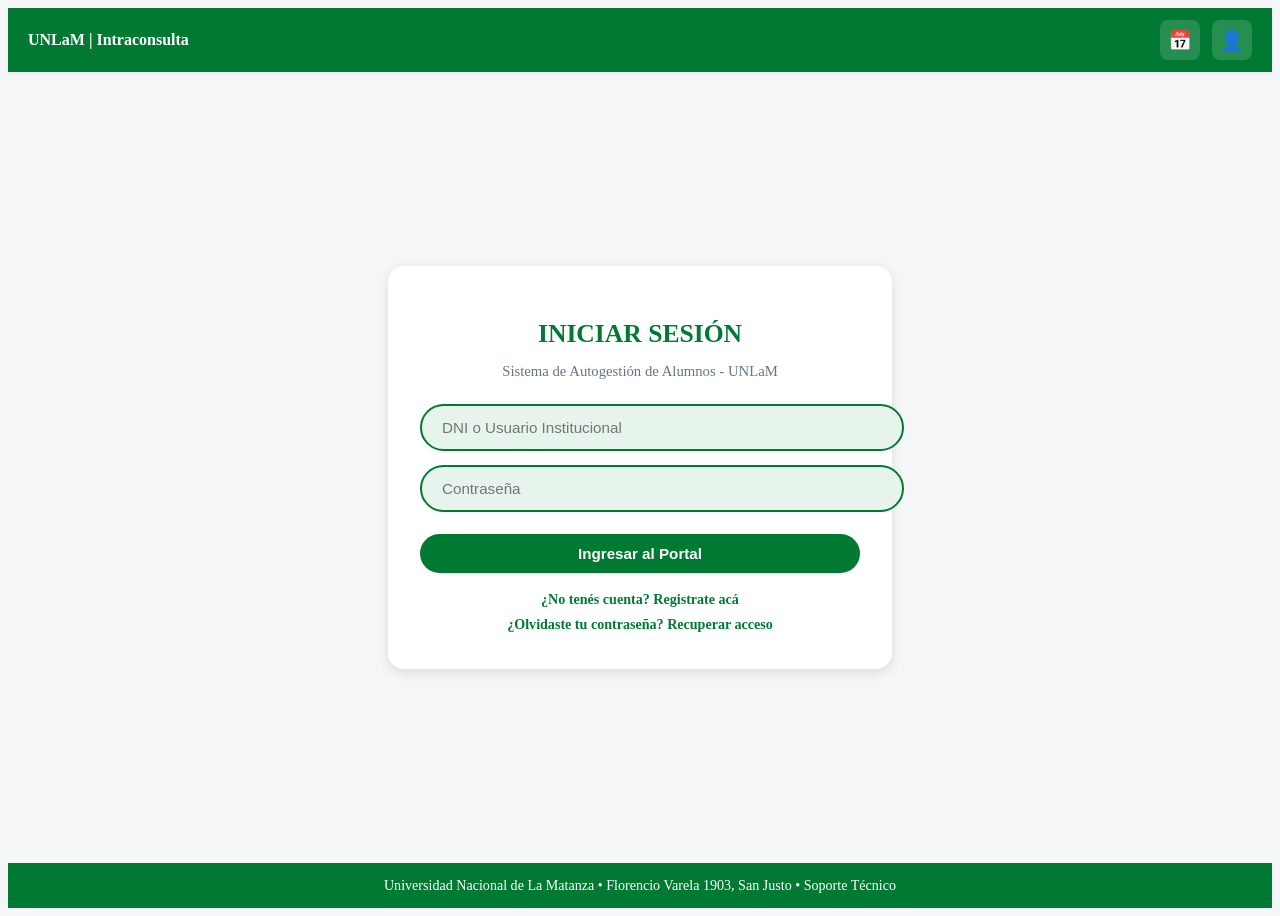
==== intraconsulta-unlam/index.html @ 3b295381 "first commit" ====
<!DOCTYPE html>
<html lang="es">
<head>
  <meta charset="UTF-8">
  <meta name="viewport" content="width=device-width, initial-scale=1.0">
  <title>Iniciar Sesión - Intraconsulta UNLaM</title>
  <link rel="stylesheet" href="css/styles.css">
</head>
<body>

  <!-- Barra superior según wireframe -->
  <header class="top-header">
    <div class="header-left">
      <strong>UNLaM | Intraconsulta</strong>
    </div>
    <div class="header-right">
      <a href="ayuda.html" class="icon-btn" title="Calendario y Ayuda">📅</a>
      <span class="icon-btn" title="Usuario">👤</span>
    </div>
  </header>

  <main class="auth-wrapper">
    <div class="auth-card">
      <h1>INICIAR SESIÓN</h1>
      <p class="subtitle">Sistema de Autogestión de Alumnos - UNLaM</p>

      <form action="home.html">
        <input type="text" class="pill-input" placeholder="DNI o Usuario Institucional" required>
        <input type="password" class="pill-input" placeholder="Contraseña" required>
        <button type="submit" class="btn-primary" style="width: 100%; margin-top: 8px;">Ingresar al Portal</button>
      </form>

      <div class="auth-links">
        <a href="registro.html">¿No tenés cuenta? Registrate acá</a>
        <a href="error.html">¿Olvidaste tu contraseña? Recuperar acceso</a>
      </div>
    </div>
  </main>

  <footer class="main-footer">
    Universidad Nacional de La Matanza • Florencio Varela 1903, San Justo • Soporte Técnico
  </footer>

</body>
</html>
---- intraconsulta-unlam/css/styles.css ----
/* =========================================

   VARIABLES Y RESET - INTRACONSULTA UNLaM

   ========================================= */

:root {

  --unlam-green: #007A33;

  --unlam-green-dark: #005A25;

  --unlam-green-light: #E6F4EC;

  --bg-gray: #F4F6F8;

  --white: #FFFFFF;

  --text-dark: #1E293B;

  --text-muted: #64748B;

  --border-color: #E2E8F0;

  --danger: #DC2626;

  --danger-bg: #FEF2F2;

  --warning: #D97706;

  --warning-bg: #FFFBEB;

  --shadow-sm: 0 1px 3px rgba(0, 0, 0, 0.08);

  --shadow-md: 0 4px 12px rgba(0, 0, 0, 0.1);

  --radius-md: 10px;

  --radius-pill: 999px;

}



\* {

  box-sizing: border-box;

  margin: 0;

  padding: 0;

  font-family: 'Segoe UI', system-ui, -apple-system, sans-serif;

}



body {

  background-color: var(--bg-gray);

  color: var(--text-dark);

  min-height: 100vh;

  display: flex;

  flex-direction: column;

}



a {

  text-decoration: none;

  color: inherit;

}



/* =========================================

   BARRA SUPERIOR (HEADER WIREFRAME)

   ========================================= */

.top-header {

  background-color: var(--unlam-green);

  color: var(--white);

  height: 64px;

  padding: 0 20px;

  display: flex;

  align-items: center;

  justify-content: space-between;

  position: sticky;

  top: 0;

  z-index: 100;

  box-shadow: var(--shadow-sm);

}



.header-left {

  display: flex;

  align-items: center;

  gap: 16px;

}



.icon-btn {

  background: rgba(255, 255, 255, 0.15);

  border: none;

  color: var(--white);

  width: 40px;

  height: 40px;

  border-radius: 8px;

  display: inline-flex;

  align-items: center;

  justify-content: center;

  cursor: pointer;

  font-size: 1.2rem;

  transition: background 0.2s;

}



.icon-btn:hover {

  background: rgba(255, 255, 255, 0.28);

}



.search-bar {

  display: flex;

  align-items: center;

  background: var(--white);

  border-radius: var(--radius-pill);

  padding: 6px 16px;

  width: 340px;

  max-width: 45vw;

}



.search-bar input {

  border: none;

  outline: none;

  width: 100%;

  font-size: 0.92rem;

  color: var(--text-dark);

}



.search-bar span {

  color: var(--unlam-green);

  font-weight: bold;

}



.header-right {

  display: flex;

  align-items: center;

  gap: 12px;

  position: relative;

}



.badge-notif {

  position: relative;

}



.badge-notif::after {

  content: "2";

  position: absolute;

  top: -4px;

  right: -4px;

  background: #EF4444;

  color: white;

  font-size: 0.7rem;

  font-weight: bold;

  width: 18px;

  height: 18px;

  border-radius: 50%;

  display: flex;

  align-items: center;

  justify-content: center;

}



/* =========================================

   CONTENEDOR PRINCIPAL Y MENÚ LATERAL VERDE

   ========================================= */

.app-layout {

  display: flex;

  flex: 1;

  position: relative;

}



/* Franja lateral izquierda vertical (Wireframe) */

.sidebar-rail {

  width: 56px;

  background-color: var(--unlam-green);

  color: var(--white);

  display: flex;

  flex-direction: column;

  align-items: center;

  padding-top: 20px;

  cursor: pointer;

  user-select: none;

  border-top: 1px solid rgba(255,255,255,0.2);

  transition: background 0.2s;

  flex-shrink: 0;

}



.sidebar-rail:hover {

  background-color: var(--unlam-green-dark);

}



.rail-hamburger {

  font-size: 1.5rem;

  margin-bottom: 24px;

}



.rail-text {

  writing-mode: vertical-rl;

  transform: rotate(180deg);

  font-weight: 700;

  letter-spacing: 3px;

  font-size: 0.9rem;

}



/* Panel desplegable con las 4 opciones (Wireframe) */

.sidebar-drawer {

  position: fixed;

  top: 64px;

  left: 56px;

  width: 280px;

  height: calc(100vh - 64px);

  background: var(--white);

  box-shadow: var(--shadow-md);

  padding: 24px 18px;

  display: none;

  flex-direction: column;

  gap: 14px;

  z-index: 95;

  border-right: 1px solid var(--border-color);

}



.sidebar-drawer.open {

  display: flex;

}



.drawer-title {

  font-size: 0.85rem;

  text-transform: uppercase;

  color: var(--text-muted);

  font-weight: 700;

  margin-bottom: 6px;

  padding-left: 8px;

}



.menu-pill-btn {

  display: flex;

  align-items: center;

  gap: 12px;

  background: var(--white);

  border: 2px solid var(--unlam-green);

  color: var(--unlam-green);

  padding: 13px 20px;

  border-radius: var(--radius-pill);

  font-weight: 600;

  font-size: 1rem;

  transition: all 0.2s;

}



.menu-pill-btn:hover,

.menu-pill-btn.active {

  background: var(--unlam-green);

  color: var(--white);

}



/* =========================================

   ÁREA DE CONTENIDO

   ========================================= */

.main-content {

  flex: 1;

  padding: 28px 32px;

  max-width: 1200px;

  margin: 0 auto;

  width: 100%;

}



.page-title {

  font-size: 1.85rem;

  font-weight: 700;

  color: var(--text-dark);

  margin-bottom: 18px;

}



/* Botones en píldora superiores de cada sección (Wireframe) */

.subnav-pills {

  display: flex;

  flex-wrap: wrap;

  gap: 12px;

  margin-bottom: 26px;

}



.pill-tab {

  background: var(--unlam-green);

  color: var(--white);

  border: 2px solid var(--unlam-green);

  padding: 10px 22px;

  border-radius: var(--radius-pill);

  font-weight: 600;

  font-size: 0.92rem;

  cursor: pointer;

  transition: all 0.2s;

}



.pill-tab:hover {

  background: var(--unlam-green-dark);

}



.pill-tab.outline {

  background: var(--white);

  color: var(--unlam-green);

}



.pill-tab.outline:hover {

  background: var(--unlam-green-light);

}



/* Tarjetas y Contenedores */

.card {

  background: var(--white);

  border-radius: var(--radius-md);

  padding: 22px;

  box-shadow: var(--shadow-sm);

  border: 1px solid var(--border-color);

  margin-bottom: 22px;

}



.card-header {

  display: flex;

  justify-content: space-between;

  align-items: center;

  margin-bottom: 16px;

  border-bottom: 1px solid var(--border-color);

  padding-bottom: 10px;

}



.grid-2 {

  display: grid;

  grid-template-columns: repeat(2, 1fr);

  gap: 20px;

}



.grid-4 {

  display: grid;

  grid-template-columns: repeat(4, 1fr);

  gap: 16px;

}



/* =========================================

   CARRUSEL HOME (Wireframe)

   ========================================= */

.carousel-box {

  background: linear-gradient(135deg, var(--unlam-green) 0%, #009B42 100%);

  color: var(--white);

  border-radius: var(--radius-md);

  padding: 32px;

  position: relative;

  margin-bottom: 24px;

  box-shadow: var(--shadow-md);

}



.carousel-tag {

  background: rgba(255,255,255,0.2);

  padding: 4px 12px;

  border-radius: var(--radius-pill);

  font-size: 0.8rem;

  font-weight: 600;

  display: inline-block;

  margin-bottom: 10px;

}



.carousel-box h2 {

  font-size: 1.6rem;

  margin-bottom: 8px;

}



.carousel-box p {

  font-size: 1rem;

  opacity: 0.95;

  margin-bottom: 18px;

  max-width: 650px;

}



.carousel-controls {

  display: flex;

  gap: 10px;

}



.btn-white {

  background: var(--white);

  color: var(--unlam-green);

  padding: 9px 18px;

  border-radius: var(--radius-pill);

  font-weight: 700;

  font-size: 0.9rem;

  border: none;

  cursor: pointer;

  display: inline-block;

}



.btn-primary {

  background: var(--unlam-green);

  color: var(--white);

  padding: 11px 24px;

  border-radius: var(--radius-pill);

  font-weight: 600;

  font-size: 0.95rem;

  border: none;

  cursor: pointer;

  display: inline-block;

  transition: background 0.2s;

}



.btn-primary:hover {

  background: var(--unlam-green-dark);

}



/* =========================================

   LOGIN Y REGISTRO (Wireframe Pantalla 1)

   ========================================= */

.auth-wrapper {

  flex: 1;

  display: flex;

  align-items: center;

  justify-content: center;

  padding: 32px 16px;

}



.auth-card {

  background: var(--white);

  width: 100%;

  max-width: 440px;

  padding: 36px 32px;

  border-radius: 16px;

  box-shadow: var(--shadow-md);

  text-align: center;

}



.auth-card h1 {

  color: var(--unlam-green);

  font-size: 1.6rem;

  margin-bottom: 6px;

}



.auth-card p.subtitle {

  color: var(--text-muted);

  font-size: 0.92rem;

  margin-bottom: 24px;

}



.pill-input {

  width: 100%;

  padding: 13px 20px;

  border-radius: var(--radius-pill);

  border: 2px solid var(--unlam-green);

  background: var(--unlam-green-light);

  font-size: 0.95rem;

  margin-bottom: 14px;

  outline: none;

  color: var(--text-dark);

}



.pill-input:focus {

  background: var(--white);

}



.auth-links {

  margin-top: 18px;

  display: flex;

  flex-direction: column;

  gap: 8px;

  font-size: 0.88rem;

  color: var(--unlam-green);

  font-weight: 600;

}



/* =========================================

   FORMULARIOS, TABLAS Y GRÁFICOS

   ========================================= */

.form-group {

  margin-bottom: 16px;

  text-align: left;

}



.form-group label {

  display: block;

  font-weight: 600;

  margin-bottom: 6px;

  font-size: 0.9rem;

}



.form-control {

  width: 100%;

  padding: 10px 14px;

  border: 1px solid #CBD5E1;

  border-radius: 8px;

  font-size: 0.95rem;

}



table {

  width: 100%;

  border-collapse: collapse;

  font-size: 0.92rem;

}



th, td {

  text-align: left;

  padding: 12px;

  border-bottom: 1px solid var(--border-color);

}



th {

  background-color: var(--unlam-green-light);

  color: var(--unlam-green-dark);

  font-weight: 700;

}



.status-badge {

  padding: 4px 10px;

  border-radius: var(--radius-pill);

  font-size: 0.8rem;

  font-weight: 600;

}



.status-ok { background: #DCFCE7; color: #166534; }

.status-wait { background: #FEF3C7; color: #92400E; }



/* Gráfico de barras CSS (Pantalla Gráfico Comparativo) */

.chart-bars {

  display: flex;

  align-items: flex-end;

  gap: 24px;

  height: 190px;

  padding: 20px 10px 0;

  border-bottom: 2px solid var(--border-color);

}



.bar-col {

  flex: 1;

  display: flex;

  flex-direction: column;

  align-items: center;

  height: 100%;

  justify-content: flex-end;

}



.bar-fill {

  width: 48px;

  background: var(--unlam-green);

  border-radius: 6px 6px 0 0;

  transition: height 0.4s;

  display: flex;

  align-items: flex-start;

  justify-content: center;

  color: white;

  font-size: 0.8rem;

  font-weight: bold;

  padding-top: 6px;

}



.bar-label {

  margin-top: 8px;

  font-size: 0.82rem;

  color: var(--text-muted);

  font-weight: 600;

}



/* =========================================

   CHATBOT FLOTANTE (Wireframe)

   ========================================= */

.chatbot-fab {

  position: fixed;

  bottom: 64px;

  right: 24px;

  width: 60px;

  height: 60px;

  border-radius: 50%;

  background: var(--white);

  border: 3px solid var(--unlam-green);

  box-shadow: var(--shadow-md);

  cursor: pointer;

  display: flex;

  align-items: center;

  justify-content: center;

  font-size: 1.8rem;

  z-index: 120;

  transition: transform 0.2s;

}



.chatbot-fab:hover {

  transform: scale(1.06);

}



.chatbot-window {

  position: fixed;

  bottom: 135px;

  right: 24px;

  width: 320px;

  background: var(--white);

  border-radius: 14px;

  box-shadow: var(--shadow-md);

  border: 1px solid var(--border-color);

  display: none;

  flex-direction: column;

  overflow: hidden;

  z-index: 120;

}



.chatbot-window.open {

  display: flex;

}



.chat-header {

  background: var(--unlam-green);

  color: var(--white);

  padding: 12px 16px;

  font-weight: 700;

  display: flex;

  justify-content: space-between;

  align-items: center;

}



.chat-body {

  padding: 14px;

  height: 220px;

  overflow-y: auto;

  display: flex;

  flex-direction: column;

  gap: 10px;

  font-size: 0.88rem;

  background: #F8FAFC;

}



.msg-bot {

  background: var(--unlam-green-light);

  color: var(--text-dark);

  padding: 9px 12px;

  border-radius: 12px 12px 12px 2px;

  align-self: flex-start;

  max-width: 85%;

}



.msg-user {

  background: var(--unlam-green);

  color: var(--white);

  padding: 9px 12px;

  border-radius: 12px 12px 2px 12px;

  align-self: flex-end;

  max-width: 85%;

}



.chat-footer {

  display: flex;

  border-top: 1px solid var(--border-color);

  padding: 8px;

  gap: 6px;

}



.chat-footer input {

  flex: 1;

  border: 1px solid var(--border-color);

  border-radius: var(--radius-pill);

  padding: 6px 12px;

  outline: none;

}



/* =========================================

   FOOTER (Wireframe)

   ========================================= */

.main-footer {

  background-color: var(--unlam-green);

  color: var(--white);

  text-align: center;

  padding: 14px 20px;

  font-size: 0.88rem;

  margin-top: auto;

}



/* =========================================

   RESPONSIVE (CELULARES / TABLETS)

   ========================================= */

@media (max-width: 768px) {

  .search-bar {

    display: none;

  }



  .grid-2, .grid-4 {

    grid-template-columns: 1fr;

  }



  .sidebar-rail {

    width: 44px;

  }



  .sidebar-drawer {

    left: 44px;

    width: calc(100vw - 44px);

  }



  .main-content {

    padding: 20px 16px;

  }



  .subnav-pills {

    flex-direction: column;

  }



  .pill-tab {

    width: 100%;

    text-align: center;

  }
}

/* =========================================
   CALENDARIO INTERACTIVO
========================================= */

.cal-layout {
    display: grid;
    grid-template-columns: 1fr;
    gap: 20px;
    align-items: start;
}

.cal-nav {
    display: flex;
    flex-direction: row;
    justify-content: space-between;
    align-items: center;
    flex-wrap: nowrap;
    gap: 10px;
    margin-bottom: 16px;
}

.cal-nav h2 {
    font-size: 1.2rem;
    text-transform: capitalize;
    white-space: nowrap;
    margin: 0;
}

.cal-nav button {
    width: auto;
    flex-shrink: 0;
    white-space: nowrap;
}

.cal-grid {
    display: grid;
    grid-template-columns: repeat(7, minmax(0, 1fr));
    width: 100%;
    gap: 4px;
}

.cal-weekday {
    display: block;
    text-align: center;
    font-weight: 700;
    font-size: 0.82rem;
    color: var(--text-muted);
    padding: 12px 4px;
    border-bottom: 1px solid var(--border-color);
}

.cal-day {
    display: flex;
    flex-direction: column;
    align-items: stretch;
    gap: 5px;
    min-width: 0;
    min-height: 110px;
    padding: 8px;
    background: var(--white);
    border: 1px solid var(--border-color);
    border-radius: 6px;
    cursor: pointer;
    transition: background 0.2s, border 0.2s;
}

.cal-day:hover {
    background: var(--unlam-green-light);
    border-color: var(--unlam-green);
}

.cal-day.empty {
    background: #F1F5F9;
    border: 1px solid var(--border-color);
    cursor: default;
}

.cal-day.empty:hover {
    background: #F1F5F9;
    border-color: var(--border-color);
}

.cal-day.selected {
    background: var(--unlam-green-light);
    border: 2px solid var(--unlam-green);
}

.cal-day.today .day-num {
    background: var(--unlam-green);
    color: white;
    border-radius: 50%;
}

.day-num {
    display: flex;
    justify-content: center;
    align-items: center;
    width: 27px;
    height: 27px;
    flex-shrink: 0;
    font-size: 0.9rem;
    font-weight: 600;
}

.day-dots {
    display: flex;
    flex-direction: column;
    gap: 4px;
    min-width: 0;
}

.event-chip {
    padding: 4px 5px;
    border-radius: 4px;
    font-size: 0.70rem;
    font-weight: 600;
    line-height: 1.25;
    white-space: normal;
    overflow: hidden;
    overflow-wrap: anywhere;
}

.chip-unlam {
    background: #DCFCE7;
    color: #166534;
}

.chip-feriado {
    background: #FEE2E2;
    color: #991B1B;
}

.chip-personal {
    background: #DBEAFE;
    color: #1E40AF;
}

.cal-legend {
    display: flex;
    flex-wrap: wrap;
    gap: 14px;
    margin-top: 16px;
    color: var(--text-muted);
    font-size: 0.82rem;
}

.legend-dot {
    display: inline-block;
    width: 10px;
    height: 10px;
    margin-right: 5px;
    border-radius: 50%;
}

@media (max-width: 900px) {
    .cal-layout {
        grid-template-columns: 1fr;
    }
}

@media (max-width: 600px) {
    .cal-day {
        min-height: 75px;
        padding: 3px;
    }

    .event-chip {
        padding: 3px;
        font-size: 0.58rem;
    }

    .day-num {
        width: 23px;
        height: 23px;
        font-size: 0.8rem;
    }

    .cal-grid {
        gap: 2px;
    }

    .cal-nav {
        gap: 5px;
    }

    .cal-nav h2 {
        font-size: 1rem;
    }
}
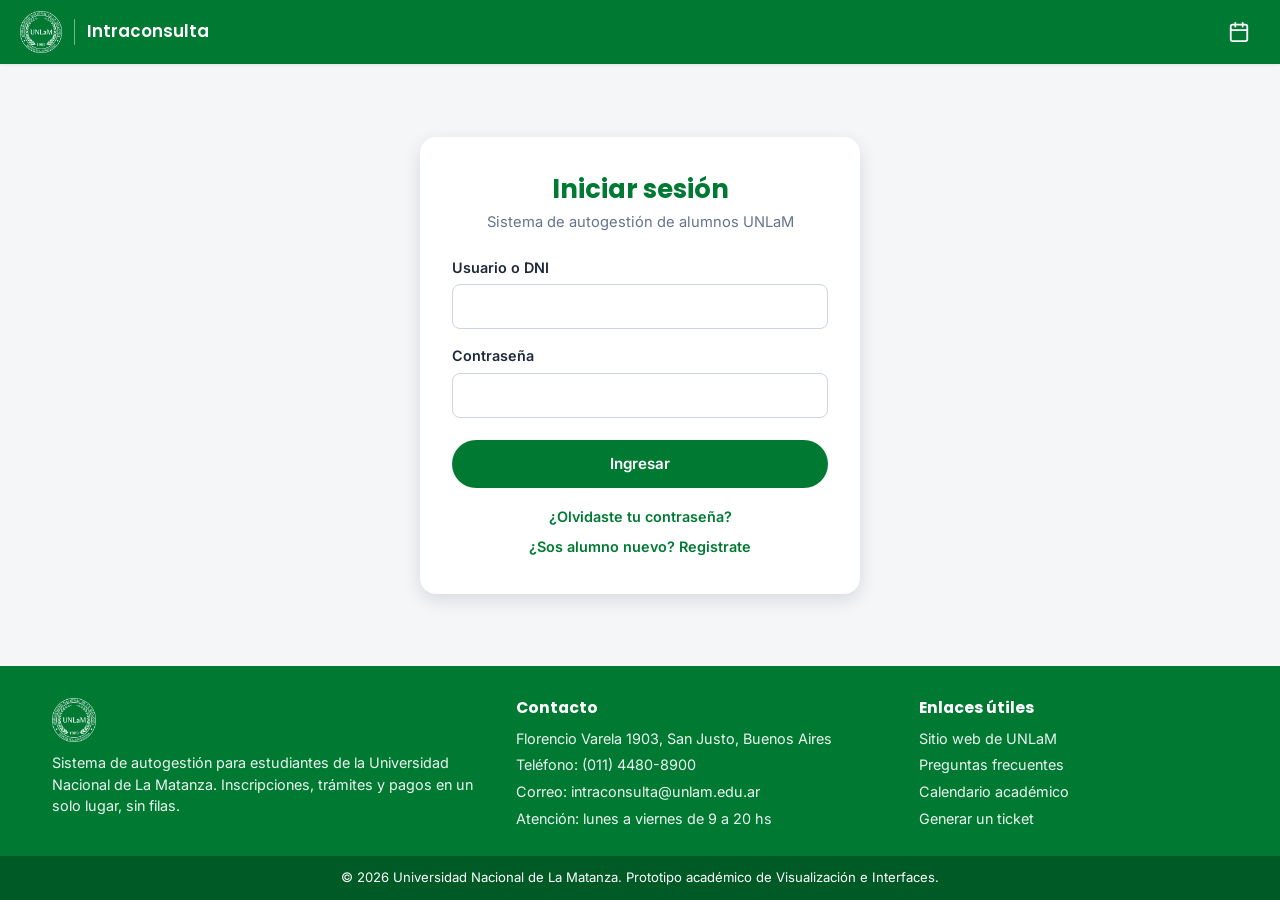
==== commit 8bc1feea: "Add files via upload" ====
--- a/intraconsulta-unlam/index.html
+++ b/intraconsulta-unlam/index.html
@@ -3,43 +3,25 @@
 <head>
   <meta charset="UTF-8">
   <meta name="viewport" content="width=device-width, initial-scale=1.0">
-  <title>Iniciar Sesión - Intraconsulta UNLaM</title>
+  <title>Iniciar sesión - Intraconsulta UNLaM</title>
+  <link rel="preconnect" href="https://fonts.googleapis.com">
+  <link rel="preconnect" href="https://fonts.gstatic.com" crossorigin>
+  <link rel="stylesheet" href="https://fonts.googleapis.com/css2?family=Inter:wght@400;500;600&family=Poppins:wght@500;600;700&display=swap">
   <link rel="stylesheet" href="css/styles.css">
 </head>
-<body>
-
-  <!-- Barra superior según wireframe -->
-  <header class="top-header">
-    <div class="header-left">
-      <strong>UNLaM | Intraconsulta</strong>
-    </div>
-    <div class="header-right">
-      <a href="ayuda.html" class="icon-btn" title="Calendario y Ayuda">📅</a>
-      <span class="icon-btn" title="Usuario">👤</span>
-    </div>
-  </header>
-
-  <main class="auth-wrapper">
-    <div class="auth-card">
-      <h1>INICIAR SESIÓN</h1>
-      <p class="subtitle">Sistema de Autogestión de Alumnos - UNLaM</p>
-
-      <form action="home.html">
-        <input type="text" class="pill-input" placeholder="DNI o Usuario Institucional" required>
-        <input type="password" class="pill-input" placeholder="Contraseña" required>
-        <button type="submit" class="btn-primary" style="width: 100%; margin-top: 8px;">Ingresar al Portal</button>
-      </form>
-
-      <div class="auth-links">
-        <a href="registro.html">¿No tenés cuenta? Registrate acá</a>
-        <a href="error.html">¿Olvidaste tu contraseña? Recuperar acceso</a>
-      </div>
-    </div>
-  </main>
-
-  <footer class="main-footer">
-    Universidad Nacional de La Matanza • Florencio Varela 1903, San Justo • Soporte Técnico
-  </footer>
-
+<body data-page="login" data-layout="auth">
+<main class="auth-wrapper">
+  <div class="auth-card">
+    <h1>Iniciar sesión</h1>
+    <p class="subtitle">Sistema de autogestión de alumnos UNLaM</p>
+    <form data-demo="Ingresando a Intraconsulta..." data-redirect="home.html">
+      <div class="form-group"><label for="u">Usuario o DNI</label><input class="form-control" id="u" required autocomplete="username" inputmode="numeric"></div>
+      <div class="form-group"><label for="p">Contraseña</label><input class="form-control" id="p" type="password" required autocomplete="current-password"></div>
+      <button class="btn-primary" type="submit">Ingresar</button>
+    </form>
+    <div class="auth-links"><a href="error.html?q=recuperar">¿Olvidaste tu contraseña?</a><a href="registro.html">¿Sos alumno nuevo? Registrate</a></div>
+  </div>
+</main>
+  <script src="js/app.js"></script>
 </body>
 </html>
--- a/intraconsulta-unlam/css/styles.css
+++ b/intraconsulta-unlam/css/styles.css
@@ -1,1534 +1,241 @@
 /* =========================================
-
-   VARIABLES Y RESET - INTRACONSULTA UNLaM
-
+   INTRACONSULTA UNLaM - ESTILOS
    ========================================= */
-
-:root {
-
-  --unlam-green: #007A33;
-
-  --unlam-green-dark: #005A25;
-
-  --unlam-green-light: #E6F4EC;
-
-  --bg-gray: #F4F6F8;
-
-  --white: #FFFFFF;
-
-  --text-dark: #1E293B;
-
-  --text-muted: #64748B;
-
-  --border-color: #E2E8F0;
-
-  --danger: #DC2626;
-
-  --danger-bg: #FEF2F2;
-
-  --warning: #D97706;
-
-  --warning-bg: #FFFBEB;
-
-  --shadow-sm: 0 1px 3px rgba(0, 0, 0, 0.08);
-
-  --shadow-md: 0 4px 12px rgba(0, 0, 0, 0.1);
-
-  --radius-md: 10px;
-
-  --radius-pill: 999px;
-
-}
-
-
-
-\* {
-
-  box-sizing: border-box;
-
-  margin: 0;
-
-  padding: 0;
-
-  font-family: 'Segoe UI', system-ui, -apple-system, sans-serif;
-
-}
-
-
-
-body {
-
-  background-color: var(--bg-gray);
-
-  color: var(--text-dark);
-
-  min-height: 100vh;
-
-  display: flex;
-
-  flex-direction: column;
-
-}
-
-
-
-a {
-
-  text-decoration: none;
-
-  color: inherit;
-
-}
-
-
-
-/* =========================================
-
-   BARRA SUPERIOR (HEADER WIREFRAME)
-
-   ========================================= */
-
-.top-header {
-
-  background-color: var(--unlam-green);
-
-  color: var(--white);
-
-  height: 64px;
-
-  padding: 0 20px;
-
-  display: flex;
-
-  align-items: center;
-
-  justify-content: space-between;
-
-  position: sticky;
-
-  top: 0;
-
-  z-index: 100;
-
-  box-shadow: var(--shadow-sm);
-
-}
-
-
-
-.header-left {
-
-  display: flex;
-
-  align-items: center;
-
-  gap: 16px;
-
-}
-
-
-
-.icon-btn {
-
-  background: rgba(255, 255, 255, 0.15);
-
-  border: none;
-
-  color: var(--white);
-
-  width: 40px;
-
-  height: 40px;
-
-  border-radius: 8px;
-
-  display: inline-flex;
-
-  align-items: center;
-
-  justify-content: center;
-
-  cursor: pointer;
-
-  font-size: 1.2rem;
-
-  transition: background 0.2s;
-
-}
-
-
-
-.icon-btn:hover {
-
-  background: rgba(255, 255, 255, 0.28);
-
-}
-
-
-
-.search-bar {
-
-  display: flex;
-
-  align-items: center;
-
-  background: var(--white);
-
-  border-radius: var(--radius-pill);
-
-  padding: 6px 16px;
-
-  width: 340px;
-
-  max-width: 45vw;
-
-}
-
-
-
-.search-bar input {
-
-  border: none;
-
-  outline: none;
-
-  width: 100%;
-
-  font-size: 0.92rem;
-
-  color: var(--text-dark);
-
-}
-
-
-
-.search-bar span {
-
-  color: var(--unlam-green);
-
-  font-weight: bold;
-
-}
-
-
-
-.header-right {
-
-  display: flex;
-
-  align-items: center;
-
-  gap: 12px;
-
-  position: relative;
-
-}
-
-
-
-.badge-notif {
-
-  position: relative;
-
-}
-
-
-
-.badge-notif::after {
-
-  content: "2";
-
-  position: absolute;
-
-  top: -4px;
-
-  right: -4px;
-
-  background: #EF4444;
-
-  color: white;
-
-  font-size: 0.7rem;
-
-  font-weight: bold;
-
-  width: 18px;
-
-  height: 18px;
-
-  border-radius: 50%;
-
-  display: flex;
-
-  align-items: center;
-
-  justify-content: center;
-
-}
-
-
-
-/* =========================================
-
-   CONTENEDOR PRINCIPAL Y MENÚ LATERAL VERDE
-
-   ========================================= */
-
-.app-layout {
-
-  display: flex;
-
-  flex: 1;
-
-  position: relative;
-
-}
-
-
-
-/* Franja lateral izquierda vertical (Wireframe) */
-
-.sidebar-rail {
-
-  width: 56px;
-
-  background-color: var(--unlam-green);
-
-  color: var(--white);
-
-  display: flex;
-
-  flex-direction: column;
-
-  align-items: center;
-
-  padding-top: 20px;
-
-  cursor: pointer;
-
-  user-select: none;
-
-  border-top: 1px solid rgba(255,255,255,0.2);
-
-  transition: background 0.2s;
-
-  flex-shrink: 0;
-
-}
-
-
-
-.sidebar-rail:hover {
-
-  background-color: var(--unlam-green-dark);
-
-}
-
-
-
-.rail-hamburger {
-
-  font-size: 1.5rem;
-
-  margin-bottom: 24px;
-
-}
-
-
-
-.rail-text {
-
-  writing-mode: vertical-rl;
-
-  transform: rotate(180deg);
-
-  font-weight: 700;
-
-  letter-spacing: 3px;
-
-  font-size: 0.9rem;
-
-}
-
-
-
-/* Panel desplegable con las 4 opciones (Wireframe) */
-
-.sidebar-drawer {
-
-  position: fixed;
-
-  top: 64px;
-
-  left: 56px;
-
-  width: 280px;
-
-  height: calc(100vh - 64px);
-
-  background: var(--white);
-
-  box-shadow: var(--shadow-md);
-
-  padding: 24px 18px;
-
-  display: none;
-
-  flex-direction: column;
-
-  gap: 14px;
-
-  z-index: 95;
-
-  border-right: 1px solid var(--border-color);
-
-}
-
-
-
-.sidebar-drawer.open {
-
-  display: flex;
-
-}
-
-
-
-.drawer-title {
-
-  font-size: 0.85rem;
-
-  text-transform: uppercase;
-
-  color: var(--text-muted);
-
-  font-weight: 700;
-
-  margin-bottom: 6px;
-
-  padding-left: 8px;
-
-}
-
-
-
-.menu-pill-btn {
-
-  display: flex;
-
-  align-items: center;
-
-  gap: 12px;
-
-  background: var(--white);
-
-  border: 2px solid var(--unlam-green);
-
-  color: var(--unlam-green);
-
-  padding: 13px 20px;
-
-  border-radius: var(--radius-pill);
-
-  font-weight: 600;
-
-  font-size: 1rem;
-
-  transition: all 0.2s;
-
-}
-
-
-
-.menu-pill-btn:hover,
-
-.menu-pill-btn.active {
-
-  background: var(--unlam-green);
-
-  color: var(--white);
-
-}
-
-
-
-/* =========================================
-
-   ÁREA DE CONTENIDO
-
-   ========================================= */
-
-.main-content {
-
-  flex: 1;
-
-  padding: 28px 32px;
-
-  max-width: 1200px;
-
-  margin: 0 auto;
-
-  width: 100%;
-
-}
-
-
-
-.page-title {
-
-  font-size: 1.85rem;
-
-  font-weight: 700;
-
-  color: var(--text-dark);
-
-  margin-bottom: 18px;
-
-}
-
-
-
-/* Botones en píldora superiores de cada sección (Wireframe) */
-
-.subnav-pills {
-
-  display: flex;
-
-  flex-wrap: wrap;
-
-  gap: 12px;
-
-  margin-bottom: 26px;
-
-}
-
-
-
-.pill-tab {
-
-  background: var(--unlam-green);
-
-  color: var(--white);
-
-  border: 2px solid var(--unlam-green);
-
-  padding: 10px 22px;
-
-  border-radius: var(--radius-pill);
-
-  font-weight: 600;
-
-  font-size: 0.92rem;
-
-  cursor: pointer;
-
-  transition: all 0.2s;
-
-}
-
-
-
-.pill-tab:hover {
-
-  background: var(--unlam-green-dark);
-
-}
-
-
-
-.pill-tab.outline {
-
-  background: var(--white);
-
-  color: var(--unlam-green);
-
-}
-
-
-
-.pill-tab.outline:hover {
-
-  background: var(--unlam-green-light);
-
-}
-
-
-
-/* Tarjetas y Contenedores */
-
-.card {
-
-  background: var(--white);
-
-  border-radius: var(--radius-md);
-
-  padding: 22px;
-
-  box-shadow: var(--shadow-sm);
-
-  border: 1px solid var(--border-color);
-
-  margin-bottom: 22px;
-
-}
-
-
-
-.card-header {
-
-  display: flex;
-
-  justify-content: space-between;
-
-  align-items: center;
-
-  margin-bottom: 16px;
-
-  border-bottom: 1px solid var(--border-color);
-
-  padding-bottom: 10px;
-
-}
-
-
-
-.grid-2 {
-
-  display: grid;
-
-  grid-template-columns: repeat(2, 1fr);
-
-  gap: 20px;
-
-}
-
-
-
-.grid-4 {
-
-  display: grid;
-
-  grid-template-columns: repeat(4, 1fr);
-
-  gap: 16px;
-
-}
-
-
-
-/* =========================================
-
-   CARRUSEL HOME (Wireframe)
-
-   ========================================= */
-
-.carousel-box {
-
-  background: linear-gradient(135deg, var(--unlam-green) 0%, #009B42 100%);
-
-  color: var(--white);
-
-  border-radius: var(--radius-md);
-
-  padding: 32px;
-
-  position: relative;
-
-  margin-bottom: 24px;
-
-  box-shadow: var(--shadow-md);
-
-}
-
-
-
-.carousel-tag {
-
-  background: rgba(255,255,255,0.2);
-
-  padding: 4px 12px;
-
-  border-radius: var(--radius-pill);
-
-  font-size: 0.8rem;
-
-  font-weight: 600;
-
-  display: inline-block;
-
-  margin-bottom: 10px;
-
-}
-
-
-
-.carousel-box h2 {
-
-  font-size: 1.6rem;
-
-  margin-bottom: 8px;
-
-}
-
-
-
-.carousel-box p {
-
-  font-size: 1rem;
-
-  opacity: 0.95;
-
-  margin-bottom: 18px;
-
-  max-width: 650px;
-
-}
-
-
-
-.carousel-controls {
-
-  display: flex;
-
-  gap: 10px;
-
-}
-
-
-
-.btn-white {
-
-  background: var(--white);
-
-  color: var(--unlam-green);
-
-  padding: 9px 18px;
-
-  border-radius: var(--radius-pill);
-
-  font-weight: 700;
-
-  font-size: 0.9rem;
-
-  border: none;
-
-  cursor: pointer;
-
-  display: inline-block;
-
-}
-
-
-
-.btn-primary {
-
-  background: var(--unlam-green);
-
-  color: var(--white);
-
-  padding: 11px 24px;
-
-  border-radius: var(--radius-pill);
-
-  font-weight: 600;
-
-  font-size: 0.95rem;
-
-  border: none;
-
-  cursor: pointer;
-
-  display: inline-block;
-
-  transition: background 0.2s;
-
-}
-
-
-
-.btn-primary:hover {
-
-  background: var(--unlam-green-dark);
-
-}
-
-
-
-/* =========================================
-
-   LOGIN Y REGISTRO (Wireframe Pantalla 1)
-
-   ========================================= */
-
-.auth-wrapper {
-
-  flex: 1;
-
-  display: flex;
-
-  align-items: center;
-
-  justify-content: center;
-
-  padding: 32px 16px;
-
-}
-
-
-
-.auth-card {
-
-  background: var(--white);
-
-  width: 100%;
-
-  max-width: 440px;
-
-  padding: 36px 32px;
-
-  border-radius: 16px;
-
-  box-shadow: var(--shadow-md);
-
-  text-align: center;
-
-}
-
-
-
-.auth-card h1 {
-
-  color: var(--unlam-green);
-
-  font-size: 1.6rem;
-
-  margin-bottom: 6px;
-
-}
-
-
-
-.auth-card p.subtitle {
-
-  color: var(--text-muted);
-
-  font-size: 0.92rem;
-
-  margin-bottom: 24px;
-
-}
-
-
-
-.pill-input {
-
-  width: 100%;
-
-  padding: 13px 20px;
-
-  border-radius: var(--radius-pill);
-
-  border: 2px solid var(--unlam-green);
-
-  background: var(--unlam-green-light);
-
-  font-size: 0.95rem;
-
-  margin-bottom: 14px;
-
-  outline: none;
-
-  color: var(--text-dark);
-
-}
-
-
-
-.pill-input:focus {
-
-  background: var(--white);
-
-}
-
-
-
-.auth-links {
-
-  margin-top: 18px;
-
-  display: flex;
-
-  flex-direction: column;
-
-  gap: 8px;
-
-  font-size: 0.88rem;
-
-  color: var(--unlam-green);
-
-  font-weight: 600;
-
-}
-
-
-
-/* =========================================
-
-   FORMULARIOS, TABLAS Y GRÁFICOS
-
-   ========================================= */
-
-.form-group {
-
-  margin-bottom: 16px;
-
-  text-align: left;
-
-}
-
-
-
-.form-group label {
-
-  display: block;
-
-  font-weight: 600;
-
-  margin-bottom: 6px;
-
-  font-size: 0.9rem;
-
-}
-
-
-
-.form-control {
-
-  width: 100%;
-
-  padding: 10px 14px;
-
-  border: 1px solid #CBD5E1;
-
-  border-radius: 8px;
-
-  font-size: 0.95rem;
-
-}
-
-
-
-table {
-
-  width: 100%;
-
-  border-collapse: collapse;
-
-  font-size: 0.92rem;
-
-}
-
-
-
-th, td {
-
-  text-align: left;
-
-  padding: 12px;
-
-  border-bottom: 1px solid var(--border-color);
-
-}
-
-
-
-th {
-
-  background-color: var(--unlam-green-light);
-
-  color: var(--unlam-green-dark);
-
-  font-weight: 700;
-
-}
-
-
-
-.status-badge {
-
-  padding: 4px 10px;
-
-  border-radius: var(--radius-pill);
-
-  font-size: 0.8rem;
-
-  font-weight: 600;
-
-}
-
-
-
-.status-ok { background: #DCFCE7; color: #166534; }
-
-.status-wait { background: #FEF3C7; color: #92400E; }
-
-
-
-/* Gráfico de barras CSS (Pantalla Gráfico Comparativo) */
-
-.chart-bars {
-
-  display: flex;
-
-  align-items: flex-end;
-
-  gap: 24px;
-
-  height: 190px;
-
-  padding: 20px 10px 0;
-
-  border-bottom: 2px solid var(--border-color);
-
-}
-
-
-
-.bar-col {
-
-  flex: 1;
-
-  display: flex;
-
-  flex-direction: column;
-
-  align-items: center;
-
-  height: 100%;
-
-  justify-content: flex-end;
-
-}
-
-
-
-.bar-fill {
-
-  width: 48px;
-
-  background: var(--unlam-green);
-
-  border-radius: 6px 6px 0 0;
-
-  transition: height 0.4s;
-
-  display: flex;
-
-  align-items: flex-start;
-
-  justify-content: center;
-
-  color: white;
-
-  font-size: 0.8rem;
-
-  font-weight: bold;
-
-  padding-top: 6px;
-
-}
-
-
-
-.bar-label {
-
-  margin-top: 8px;
-
-  font-size: 0.82rem;
-
-  color: var(--text-muted);
-
-  font-weight: 600;
-
-}
-
-
-
-/* =========================================
-
-   CHATBOT FLOTANTE (Wireframe)
-
-   ========================================= */
-
-.chatbot-fab {
-
-  position: fixed;
-
-  bottom: 64px;
-
-  right: 24px;
-
-  width: 60px;
-
-  height: 60px;
-
-  border-radius: 50%;
-
-  background: var(--white);
-
-  border: 3px solid var(--unlam-green);
-
-  box-shadow: var(--shadow-md);
-
-  cursor: pointer;
-
-  display: flex;
-
-  align-items: center;
-
-  justify-content: center;
-
-  font-size: 1.8rem;
-
-  z-index: 120;
-
-  transition: transform 0.2s;
-
-}
-
-
-
-.chatbot-fab:hover {
-
-  transform: scale(1.06);
-
-}
-
-
-
-.chatbot-window {
-
-  position: fixed;
-
-  bottom: 135px;
-
-  right: 24px;
-
-  width: 320px;
-
-  background: var(--white);
-
-  border-radius: 14px;
-
-  box-shadow: var(--shadow-md);
-
-  border: 1px solid var(--border-color);
-
-  display: none;
-
-  flex-direction: column;
-
-  overflow: hidden;
-
-  z-index: 120;
-
-}
-
-
-
-.chatbot-window.open {
-
-  display: flex;
-
-}
-
-
-
-.chat-header {
-
-  background: var(--unlam-green);
-
-  color: var(--white);
-
-  padding: 12px 16px;
-
-  font-weight: 700;
-
-  display: flex;
-
-  justify-content: space-between;
-
-  align-items: center;
-
-}
-
-
-
-.chat-body {
-
-  padding: 14px;
-
-  height: 220px;
-
-  overflow-y: auto;
-
-  display: flex;
-
-  flex-direction: column;
-
-  gap: 10px;
-
-  font-size: 0.88rem;
-
-  background: #F8FAFC;
-
-}
-
-
-
-.msg-bot {
-
-  background: var(--unlam-green-light);
-
-  color: var(--text-dark);
-
-  padding: 9px 12px;
-
-  border-radius: 12px 12px 12px 2px;
-
-  align-self: flex-start;
-
-  max-width: 85%;
-
-}
-
-
-
-.msg-user {
-
-  background: var(--unlam-green);
-
-  color: var(--white);
-
-  padding: 9px 12px;
-
-  border-radius: 12px 12px 2px 12px;
-
-  align-self: flex-end;
-
-  max-width: 85%;
-
-}
-
-
-
-.chat-footer {
-
-  display: flex;
-
-  border-top: 1px solid var(--border-color);
-
-  padding: 8px;
-
-  gap: 6px;
-
-}
-
-
-
-.chat-footer input {
-
-  flex: 1;
-
-  border: 1px solid var(--border-color);
-
-  border-radius: var(--radius-pill);
-
-  padding: 6px 12px;
-
-  outline: none;
-
-}
-
-
-
-/* =========================================
-
-   FOOTER (Wireframe)
-
-   ========================================= */
-
-.main-footer {
-
-  background-color: var(--unlam-green);
-
-  color: var(--white);
-
-  text-align: center;
-
-  padding: 14px 20px;
-
-  font-size: 0.88rem;
-
-  margin-top: auto;
-
-}
-
-
-
-/* =========================================
-
-   RESPONSIVE (CELULARES / TABLETS)
-
-   ========================================= */
-
-@media (max-width: 768px) {
-
-  .search-bar {
-
-    display: none;
-
-  }
-
-
-
-  .grid-2, .grid-4 {
-
-    grid-template-columns: 1fr;
-
-  }
-
-
-
-  .sidebar-rail {
-
-    width: 44px;
-
-  }
-
-
-
-  .sidebar-drawer {
-
-    left: 44px;
-
-    width: calc(100vw - 44px);
-
-  }
-
-
-
-  .main-content {
-
-    padding: 20px 16px;
-
-  }
-
-
-
-  .subnav-pills {
-
-    flex-direction: column;
-
-  }
-
-
-
-  .pill-tab {
-
-    width: 100%;
-
-    text-align: center;
-
-  }
-}
-
-/* =========================================
-   CALENDARIO INTERACTIVO
-========================================= */
-
-.cal-layout {
-    display: grid;
-    grid-template-columns: 1fr;
-    gap: 20px;
-    align-items: start;
-}
-
-.cal-nav {
-    display: flex;
-    flex-direction: row;
-    justify-content: space-between;
-    align-items: center;
-    flex-wrap: nowrap;
-    gap: 10px;
-    margin-bottom: 16px;
-}
-
-.cal-nav h2 {
-    font-size: 1.2rem;
-    text-transform: capitalize;
-    white-space: nowrap;
-    margin: 0;
-}
-
-.cal-nav button {
-    width: auto;
-    flex-shrink: 0;
-    white-space: nowrap;
-}
-
-.cal-grid {
-    display: grid;
-    grid-template-columns: repeat(7, minmax(0, 1fr));
-    width: 100%;
-    gap: 4px;
-}
-
-.cal-weekday {
-    display: block;
-    text-align: center;
-    font-weight: 700;
-    font-size: 0.82rem;
-    color: var(--text-muted);
-    padding: 12px 4px;
-    border-bottom: 1px solid var(--border-color);
-}
-
-.cal-day {
-    display: flex;
-    flex-direction: column;
-    align-items: stretch;
-    gap: 5px;
-    min-width: 0;
-    min-height: 110px;
-    padding: 8px;
-    background: var(--white);
-    border: 1px solid var(--border-color);
-    border-radius: 6px;
-    cursor: pointer;
-    transition: background 0.2s, border 0.2s;
-}
-
-.cal-day:hover {
-    background: var(--unlam-green-light);
-    border-color: var(--unlam-green);
-}
-
-.cal-day.empty {
-    background: #F1F5F9;
-    border: 1px solid var(--border-color);
-    cursor: default;
-}
-
-.cal-day.empty:hover {
-    background: #F1F5F9;
-    border-color: var(--border-color);
-}
-
-.cal-day.selected {
-    background: var(--unlam-green-light);
-    border: 2px solid var(--unlam-green);
-}
-
-.cal-day.today .day-num {
-    background: var(--unlam-green);
-    color: white;
-    border-radius: 50%;
-}
-
-.day-num {
-    display: flex;
-    justify-content: center;
-    align-items: center;
-    width: 27px;
-    height: 27px;
-    flex-shrink: 0;
-    font-size: 0.9rem;
-    font-weight: 600;
-}
-
-.day-dots {
-    display: flex;
-    flex-direction: column;
-    gap: 4px;
-    min-width: 0;
-}
-
-.event-chip {
-    padding: 4px 5px;
-    border-radius: 4px;
-    font-size: 0.70rem;
-    font-weight: 600;
-    line-height: 1.25;
-    white-space: normal;
-    overflow: hidden;
-    overflow-wrap: anywhere;
-}
-
-.chip-unlam {
-    background: #DCFCE7;
-    color: #166534;
-}
-
-.chip-feriado {
-    background: #FEE2E2;
-    color: #991B1B;
-}
-
-.chip-personal {
-    background: #DBEAFE;
-    color: #1E40AF;
-}
-
-.cal-legend {
-    display: flex;
-    flex-wrap: wrap;
-    gap: 14px;
-    margin-top: 16px;
-    color: var(--text-muted);
-    font-size: 0.82rem;
-}
-
-.legend-dot {
-    display: inline-block;
-    width: 10px;
-    height: 10px;
-    margin-right: 5px;
-    border-radius: 50%;
-}
-
-@media (max-width: 900px) {
-    .cal-layout {
-        grid-template-columns: 1fr;
-    }
-}
-
-@media (max-width: 600px) {
-    .cal-day {
-        min-height: 75px;
-        padding: 3px;
-    }
-
-    .event-chip {
-        padding: 3px;
-        font-size: 0.58rem;
-    }
-
-    .day-num {
-        width: 23px;
-        height: 23px;
-        font-size: 0.8rem;
-    }
-
-    .cal-grid {
-        gap: 2px;
-    }
-
-    .cal-nav {
-        gap: 5px;
-    }
-
-    .cal-nav h2 {
-        font-size: 1rem;
-    }
-}
+:root{
+  --unlam-green:#007A33; --unlam-green-dark:#005A25; --unlam-green-light:#E6F4EC;
+  --bg-gray:#F4F6F8; --white:#fff; --text-dark:#1E293B; --text-muted:#64748B; --border-color:#E2E8F0;
+  --danger:#B91C1C; --danger-bg:#FEF2F2; --warning:#B45309; --warning-bg:#FFFBEB;
+  --info:#1D4ED8; --info-bg:#EFF6FF; --mp:#009EE3;
+  --shadow-sm:0 1px 3px rgba(0,0,0,.08); --shadow-md:0 6px 18px rgba(15,23,42,.12);
+  --radius-md:12px; --radius-pill:999px; --header-h:64px;
+}
+*{box-sizing:border-box;margin:0;padding:0}
+html{scroll-behavior:smooth}
+body{font-family:'Inter',system-ui,-apple-system,'Segoe UI',sans-serif;background:var(--bg-gray);color:var(--text-dark);min-height:100vh;display:flex;flex-direction:column;line-height:1.5}
+h1,h2,h3,h4{font-family:'Poppins','Inter',sans-serif;line-height:1.25}
+a{color:inherit;text-decoration:none}
+button,input,select,textarea{font:inherit;color:inherit}
+button{cursor:pointer}
+:focus-visible{outline:3px solid #F59E0B;outline-offset:2px}
+.ico{flex-shrink:0;vertical-align:middle}
+.sr-only{position:absolute;width:1px;height:1px;overflow:hidden;clip:rect(0 0 0 0)}
+
+/* ---------- HEADER ---------- */
+.top-header{background:var(--unlam-green);color:var(--white);height:var(--header-h);padding:0 20px;display:flex;align-items:center;justify-content:space-between;position:sticky;top:0;z-index:100;box-shadow:var(--shadow-sm)}
+.header-left{display:flex;align-items:center;gap:24px;min-width:0}
+.brand{display:flex;align-items:center;gap:12px}
+.header-logo{height:42px;width:auto;display:block;object-fit:contain}
+.brand-text{font-family:'Poppins',sans-serif;font-weight:600;font-size:1.05rem;padding-left:12px;border-left:1px solid rgba(255,255,255,.45)}
+.search-bar{display:flex;align-items:center;background:var(--white);border-radius:var(--radius-pill);padding:4px 6px 4px 18px;width:360px;max-width:40vw}
+.search-bar input{border:none;outline:none;width:100%;font-size:.92rem;background:transparent;color:var(--text-dark)}
+.search-bar button{background:none;border:none;color:var(--unlam-green);display:flex;padding:6px}
+.header-right{display:flex;align-items:center;gap:6px}
+.icon-btn{position:relative;width:42px;height:42px;display:inline-flex;align-items:center;justify-content:center;background:none;border:none;color:var(--white);border-radius:50%;transition:background .2s}
+.icon-btn:hover{background:rgba(255,255,255,.16)}
+.badge-count{position:absolute;top:3px;right:3px;background:#EF4444;color:#fff;font-size:.68rem;font-weight:700;min-width:18px;height:18px;border-radius:9px;display:flex;align-items:center;justify-content:center;padding:0 4px}
+.dropdown{position:relative}
+.dropdown-menu{display:none;position:absolute;right:0;top:calc(100% + 10px);width:310px;background:var(--white);color:var(--text-dark);border-radius:var(--radius-md);box-shadow:var(--shadow-md);border:1px solid var(--border-color);overflow:hidden}
+.dropdown.open .dropdown-menu{display:block}
+.dd-title{padding:12px 16px;font-weight:600;border-bottom:1px solid var(--border-color);font-family:'Poppins',sans-serif;font-size:.95rem}
+.dd-item{display:block;padding:12px 16px;font-size:.88rem;border-bottom:1px solid var(--border-color)}
+.dd-item:last-child{border-bottom:none}
+.dd-item:hover{background:var(--unlam-green-light)}
+.dd-item small{display:block;color:var(--text-muted);margin-top:2px}
+
+/* ---------- LAYOUT / MENU LATERAL ---------- */
+.app-layout{display:flex;flex:1;min-width:0}
+.sidebar-rail{width:56px;background:var(--unlam-green);color:var(--white);display:flex;flex-direction:column;align-items:center;padding-top:18px;border:none;border-top:1px solid rgba(255,255,255,.2);transition:background .2s;flex-shrink:0;position:sticky;top:var(--header-h);height:calc(100vh - var(--header-h));align-self:flex-start}
+.sidebar-rail:hover{background:var(--unlam-green-dark)}
+.rail-text{writing-mode:vertical-rl;transform:rotate(180deg);font-weight:600;letter-spacing:3px;font-size:.88rem;margin-top:22px;font-family:'Poppins',sans-serif}
+.drawer-overlay{display:none;position:fixed;inset:var(--header-h) 0 0 0;background:rgba(15,23,42,.35);z-index:90}
+.drawer-overlay.open{display:block}
+.sidebar-drawer{position:fixed;top:var(--header-h);left:56px;width:290px;height:calc(100vh - var(--header-h));background:var(--white);box-shadow:var(--shadow-md);padding:24px 18px;display:none;flex-direction:column;gap:12px;z-index:95;border-right:1px solid var(--border-color)}
+.sidebar-drawer.open{display:flex}
+.drawer-title{font-size:.95rem;color:var(--text-muted);font-weight:600;padding-left:8px;margin-bottom:4px}
+.menu-pill-btn{display:flex;align-items:center;gap:12px;background:var(--white);border:2px solid var(--unlam-green);color:var(--unlam-green);padding:12px 20px;border-radius:var(--radius-pill);font-weight:600;transition:all .2s}
+.menu-pill-btn:hover,.menu-pill-btn.active{background:var(--unlam-green);color:var(--white)}
+
+/* ---------- CONTENIDO ---------- */
+.main-content{flex:1;min-width:0;padding:28px 32px 48px;max-width:1240px;margin:0 auto;width:100%}
+.page-title{font-size:1.85rem;font-weight:700;margin-bottom:6px}
+.page-sub{color:var(--text-muted);margin-bottom:22px;max-width:70ch}
+.subnav-pills{display:flex;flex-wrap:wrap;gap:10px;margin-bottom:24px}
+.pill-tab{background:var(--white);color:var(--unlam-green);border:2px solid var(--unlam-green);padding:9px 20px;border-radius:var(--radius-pill);font-weight:600;font-size:.92rem;transition:all .2s}
+.pill-tab:hover{background:var(--unlam-green-light)}
+.pill-tab.active{background:var(--unlam-green);color:var(--white)}
+.tab-panel{display:none}.tab-panel.active{display:block}
+.card{background:var(--white);border-radius:var(--radius-md);padding:22px;box-shadow:var(--shadow-sm);border:1px solid var(--border-color);margin-bottom:22px}
+.card h2{font-size:1.15rem}
+.card-header{display:flex;justify-content:space-between;align-items:center;gap:12px;flex-wrap:wrap;margin-bottom:16px;border-bottom:1px solid var(--border-color);padding-bottom:10px}
+.grid-2{display:grid;grid-template-columns:repeat(2,1fr);gap:20px}
+.grid-3{display:grid;grid-template-columns:repeat(3,1fr);gap:18px}
+.grid-4{display:grid;grid-template-columns:repeat(4,1fr);gap:18px}
+.section-title{font-size:1.2rem;margin:26px 0 14px}
+
+/* Botones */
+.btn-primary,.btn-white,.btn-outline,.btn-mp{display:inline-flex;align-items:center;justify-content:center;gap:8px;padding:11px 24px;border-radius:var(--radius-pill);font-weight:600;font-size:.95rem;border:2px solid transparent;transition:background .2s}
+.btn-primary{background:var(--unlam-green);color:var(--white)}
+.btn-primary:hover{background:var(--unlam-green-dark)}
+.btn-white{background:var(--white);color:var(--unlam-green);padding:9px 20px}
+.btn-outline{background:var(--white);color:var(--unlam-green);border-color:var(--unlam-green)}
+.btn-outline:hover{background:var(--unlam-green-light)}
+.btn-mp{background:var(--mp);color:#fff;width:100%}
+.btn-mp:hover{background:#0084C0}
+.btn-sm{padding:6px 14px;font-size:.85rem}
+.btn-primary:disabled{background:#94A3B8;cursor:not-allowed}
+
+/* Carrusel */
+.carousel-box{background:linear-gradient(135deg,var(--unlam-green) 0%,#00954A 100%);color:var(--white);border-radius:var(--radius-md);padding:32px;margin-bottom:8px;box-shadow:var(--shadow-md);min-height:230px;display:flex;flex-direction:column}
+.carousel-tag{background:rgba(255,255,255,.2);padding:4px 12px;border-radius:var(--radius-pill);font-size:.82rem;font-weight:600;align-self:flex-start;margin-bottom:12px}
+.carousel-box h2{font-size:1.65rem;margin-bottom:8px}
+.carousel-box p{max-width:62ch;opacity:.95;margin-bottom:20px}
+.carousel-footer{display:flex;justify-content:space-between;align-items:center;gap:12px;margin-top:auto;flex-wrap:wrap}
+.carousel-controls{display:flex;align-items:center;gap:10px}
+.car-btn{width:38px;height:38px;border-radius:50%;border:2px solid rgba(255,255,255,.7);background:transparent;color:#fff;font-size:1.3rem;line-height:1}
+.car-btn:hover{background:rgba(255,255,255,.2)}
+.dots{display:flex;gap:6px}.dot{width:9px;height:9px;border-radius:50%;background:rgba(255,255,255,.4)}.dot.on{background:#fff}
+
+/* Tarjetas de servicio */
+.service-card{background:var(--white);border:1px solid var(--border-color);border-top:5px solid var(--unlam-green);border-radius:var(--radius-md);padding:24px 18px;text-align:center;box-shadow:var(--shadow-sm);transition:box-shadow .2s,transform .2s;display:block}
+.service-card:hover{box-shadow:var(--shadow-md);transform:translateY(-2px)}
+.service-card .ico{color:var(--unlam-green);margin-bottom:10px}
+.service-card h3{font-size:1.05rem;margin-bottom:6px}
+.service-card p{font-size:.88rem;color:var(--text-muted)}
+
+/* Alertas */
+.alert{display:flex;gap:12px;align-items:flex-start;padding:14px 16px;border-radius:10px;border:1px solid;margin-bottom:16px;font-size:.92rem}
+.alert strong{display:block}
+.alert-warning{background:var(--warning-bg);color:#78350F;border-color:#FCD34D}
+.alert-danger{background:var(--danger-bg);color:#7F1D1D;border-color:#FCA5A5}
+.alert-info{background:var(--info-bg);color:#1E3A8A;border-color:#BFDBFE}
+.alert-ok{background:#ECFDF5;color:#065F46;border-color:#A7F3D0}
+
+/* Formularios */
+.form-group{margin-bottom:16px;text-align:left}
+.form-group label{display:block;font-weight:600;margin-bottom:6px;font-size:.9rem}
+.form-control{width:100%;padding:10px 14px;border:1px solid #CBD5E1;border-radius:8px;background:#fff;font-size:.95rem}
+.form-control:focus{outline:none;border-color:var(--unlam-green);box-shadow:0 0 0 3px var(--unlam-green-light)}
+textarea.form-control{min-height:110px;resize:vertical}
+.form-row{display:grid;grid-template-columns:1fr 1fr;gap:16px}
+.hint{font-size:.82rem;color:var(--text-muted);margin-top:4px}
+.radio-row{display:flex;gap:18px;flex-wrap:wrap}
+.radio-row label{font-weight:500;display:flex;align-items:center;gap:6px}
+
+/* Tablas y estados */
+.table-wrap{overflow-x:auto}
+table{width:100%;border-collapse:collapse;font-size:.92rem}
+th,td{text-align:left;padding:12px;border-bottom:1px solid var(--border-color);white-space:nowrap}
+th{background:var(--unlam-green-light);color:var(--unlam-green-dark);font-weight:600}
+.status-badge{padding:4px 10px;border-radius:var(--radius-pill);font-size:.8rem;font-weight:600;display:inline-block}
+.status-ok{background:#DCFCE7;color:#166534}.status-wait{background:#FEF3C7;color:#92400E}.status-err{background:#FEE2E2;color:#991B1B}
+
+/* Gráfico */
+.chart{display:flex;align-items:flex-end;gap:28px;height:220px;padding:20px 10px 0;border-bottom:2px solid var(--border-color)}
+.chart-group{flex:1;display:flex;flex-direction:column;align-items:center;justify-content:flex-end;height:100%}
+.bars{display:flex;align-items:flex-end;gap:6px;width:100%;justify-content:center;height:calc(100% - 4px)}
+.bar{width:36px;max-width:40%;background:var(--unlam-green);border-radius:6px 6px 0 0;color:#fff;font-size:.78rem;font-weight:700;text-align:center;padding-top:4px}
+.bar.alt{background:#94A3B8}
+.chart-labels{display:flex;gap:28px;padding:8px 10px 0}.chart-labels span{flex:1;text-align:center;font-size:.85rem;color:var(--text-muted);font-weight:600}
+.legend{display:flex;gap:18px;margin-top:14px;font-size:.85rem;color:var(--text-muted);flex-wrap:wrap}
+.legend i{display:inline-block;width:11px;height:11px;border-radius:3px;margin-right:6px;vertical-align:-1px}
+
+/* Preguntas frecuentes */
+details{border:1px solid var(--border-color);border-radius:10px;margin-bottom:10px;background:#fff}
+summary{padding:14px 16px;font-weight:600;cursor:pointer}
+details p{padding:0 16px 14px;color:var(--text-muted)}
+details[open] summary{color:var(--unlam-green)}
+
+/* Login / registro / error */
+.auth-wrapper{flex:1;display:flex;align-items:center;justify-content:center;padding:32px 16px}
+.auth-card{background:#fff;width:100%;max-width:440px;padding:36px 32px;border-radius:16px;box-shadow:var(--shadow-md);text-align:center}
+.auth-card h1{color:var(--unlam-green);font-size:1.6rem;margin-bottom:6px}
+.auth-card .subtitle{color:var(--text-muted);font-size:.92rem;margin-bottom:24px}
+.auth-card .btn-primary{width:100%;margin-top:6px}
+.auth-links{margin-top:18px;display:flex;flex-direction:column;gap:8px;font-size:.9rem;color:var(--unlam-green);font-weight:600}
+.auth-links a:hover{text-decoration:underline}
+.error-code{font-family:'Poppins',sans-serif;font-size:3.2rem;font-weight:700;color:var(--unlam-green);line-height:1}
+.error-actions{display:flex;gap:10px;justify-content:center;flex-wrap:wrap;margin-top:20px}
+
+/* Chatbot */
+.chatbot-fab{position:fixed;bottom:24px;right:24px;width:60px;height:60px;border-radius:50%;background:#fff;color:var(--unlam-green);border:3px solid var(--unlam-green);box-shadow:var(--shadow-md);display:flex;align-items:center;justify-content:center;z-index:120;transition:transform .2s}
+.chatbot-fab:hover{transform:scale(1.07)}
+.chatbot-window{position:fixed;bottom:96px;right:24px;width:330px;max-width:calc(100vw - 32px);background:#fff;border-radius:14px;box-shadow:var(--shadow-md);border:1px solid var(--border-color);display:none;flex-direction:column;overflow:hidden;z-index:120}
+.chatbot-window.open{display:flex}
+.chat-header{background:var(--unlam-green);color:#fff;padding:12px 16px;font-weight:600;display:flex;justify-content:space-between;align-items:center}
+.chat-header button{background:none;border:none;color:#fff;display:flex}
+.chat-body{padding:14px;height:240px;overflow-y:auto;display:flex;flex-direction:column;gap:10px;font-size:.88rem;background:#F8FAFC}
+.msg-bot,.msg-user{padding:9px 12px;max-width:85%}
+.msg-bot{background:var(--unlam-green-light);border-radius:12px 12px 12px 2px;align-self:flex-start}
+.msg-bot a{color:var(--unlam-green);font-weight:600;text-decoration:underline}
+.msg-user{background:var(--unlam-green);color:#fff;border-radius:12px 12px 2px 12px;align-self:flex-end}
+.chat-footer{display:flex;border-top:1px solid var(--border-color);padding:8px;gap:6px}
+.chat-footer input{flex:1;border:1px solid var(--border-color);border-radius:var(--radius-pill);padding:7px 14px;outline:none}
+.chat-footer button{background:var(--unlam-green);color:#fff;border:none;border-radius:50%;width:36px;height:36px;display:flex;align-items:center;justify-content:center}
+
+/* Toast */
+.toast{position:fixed;left:50%;bottom:28px;transform:translateX(-50%);background:var(--text-dark);color:#fff;padding:12px 22px;border-radius:var(--radius-pill);box-shadow:var(--shadow-md);z-index:200;font-size:.92rem;max-width:90vw}
+
+/* ---------- FOOTER ---------- */
+.main-footer{background:var(--unlam-green);color:#fff;margin-top:auto}
+.footer-grid{max-width:1240px;margin:0 auto;padding:32px 32px 22px;display:grid;grid-template-columns:1.4fr 1.2fr 1fr;gap:32px;font-size:.9rem}
+.footer-grid h4{font-size:.98rem;margin-bottom:10px}
+.footer-grid p,.footer-grid li{opacity:.92;margin-bottom:5px}
+.footer-grid ul{list-style:none}
+.footer-grid a:hover{text-decoration:underline}
+.footer-logo{height:44px;margin-bottom:10px;display:block}
+.footer-bottom{background:var(--unlam-green-dark);text-align:center;padding:12px 20px;font-size:.82rem}
+
+/* ---------- CALENDARIO ---------- */
+.cal-layout{display:grid;grid-template-columns:1fr 320px;gap:20px;align-items:start}
+.cal-nav{display:flex;justify-content:space-between;align-items:center;gap:10px;margin-bottom:16px}
+.cal-nav h2{font-size:1.2rem;text-transform:capitalize}
+.cal-grid{display:grid;grid-template-columns:repeat(7,minmax(0,1fr));gap:4px}
+.cal-weekday{text-align:center;font-weight:600;font-size:.82rem;color:var(--text-muted);padding:10px 4px;border-bottom:1px solid var(--border-color)}
+.cal-day{display:flex;flex-direction:column;gap:5px;min-width:0;min-height:100px;padding:6px;background:#fff;border:1px solid var(--border-color);border-radius:6px;cursor:pointer;text-align:left}
+.cal-day:hover{background:var(--unlam-green-light);border-color:var(--unlam-green)}
+.cal-day.empty{background:#F1F5F9;cursor:default;pointer-events:none}
+.cal-day.selected{background:var(--unlam-green-light);border:2px solid var(--unlam-green)}
+.cal-day.today .day-num{background:var(--unlam-green);color:#fff;border-radius:50%}
+.day-num{display:flex;justify-content:center;align-items:center;width:26px;height:26px;font-size:.88rem;font-weight:600}
+.event-chip{padding:3px 5px;border-radius:4px;font-size:.7rem;font-weight:600;line-height:1.25;overflow:hidden;overflow-wrap:anywhere}
+.chip-unlam{background:#DCFCE7;color:#166534}.chip-feriado{background:#FEE2E2;color:#991B1B}.chip-personal{background:#DBEAFE;color:#1E40AF}
+.cal-legend{display:flex;flex-wrap:wrap;gap:14px;margin-top:16px;color:var(--text-muted);font-size:.82rem}
+.legend-dot{display:inline-block;width:10px;height:10px;margin-right:5px;border-radius:50%}
+.ev-item{display:flex;justify-content:space-between;align-items:center;gap:8px;padding:8px 0;border-bottom:1px solid var(--border-color);font-size:.9rem}
+.ev-item button{background:none;border:none;color:var(--danger);font-weight:700}
+.upc-item{display:flex;gap:14px;align-items:center;padding:10px 0;border-bottom:1px solid var(--border-color)}
+.upc-date{min-width:54px;text-align:center;background:var(--unlam-green-light);color:var(--unlam-green-dark);border-radius:8px;padding:6px 4px;font-weight:700;font-size:.8rem;line-height:1.2}
+.upc-date b{display:block;font-size:1.25rem;font-family:'Poppins',sans-serif}
+
+/* ---------- RESPONSIVE ---------- */
+@media (max-width:1000px){
+  .grid-4{grid-template-columns:repeat(2,1fr)}.grid-3{grid-template-columns:1fr 1fr}
+  .cal-layout{grid-template-columns:1fr}
+  .footer-grid{grid-template-columns:1fr 1fr}
+}
+@media (max-width:768px){
+  .search-bar{display:none}
+  .grid-2,.grid-3,.form-row{grid-template-columns:1fr}
+  .sidebar-rail{width:44px}
+  .sidebar-drawer{left:44px;width:calc(100vw - 44px)}
+  .main-content{padding:20px 16px 40px}
+  .carousel-box{padding:22px}.carousel-box h2{font-size:1.3rem}
+  .footer-grid{grid-template-columns:1fr;padding:24px 20px 16px}
+  .top-header{padding:0 10px}
+  .header-left{gap:10px}
+  .dropdown{position:static}
+  .dropdown-menu{right:10px;left:10px;width:auto}
+}
+@media (max-width:600px){
+  .grid-4{grid-template-columns:1fr}
+  .subnav-pills .pill-tab{flex:1 1 calc(50% - 10px);text-align:center;padding:9px 10px}
+  .brand-text{display:none}
+  .cal-day{min-height:72px;padding:3px}
+  .event-chip{font-size:.58rem;padding:2px 3px}
+  .day-num{width:22px;height:22px;font-size:.78rem}
+  .cal-grid{gap:2px}
+  .chart{gap:12px}.bar{width:26px}
+  .chatbot-fab{bottom:16px;right:16px}
+  .chatbot-window{right:16px;bottom:86px}
+}
+@media (prefers-reduced-motion:reduce){*{transition:none!important;scroll-behavior:auto!important}}
